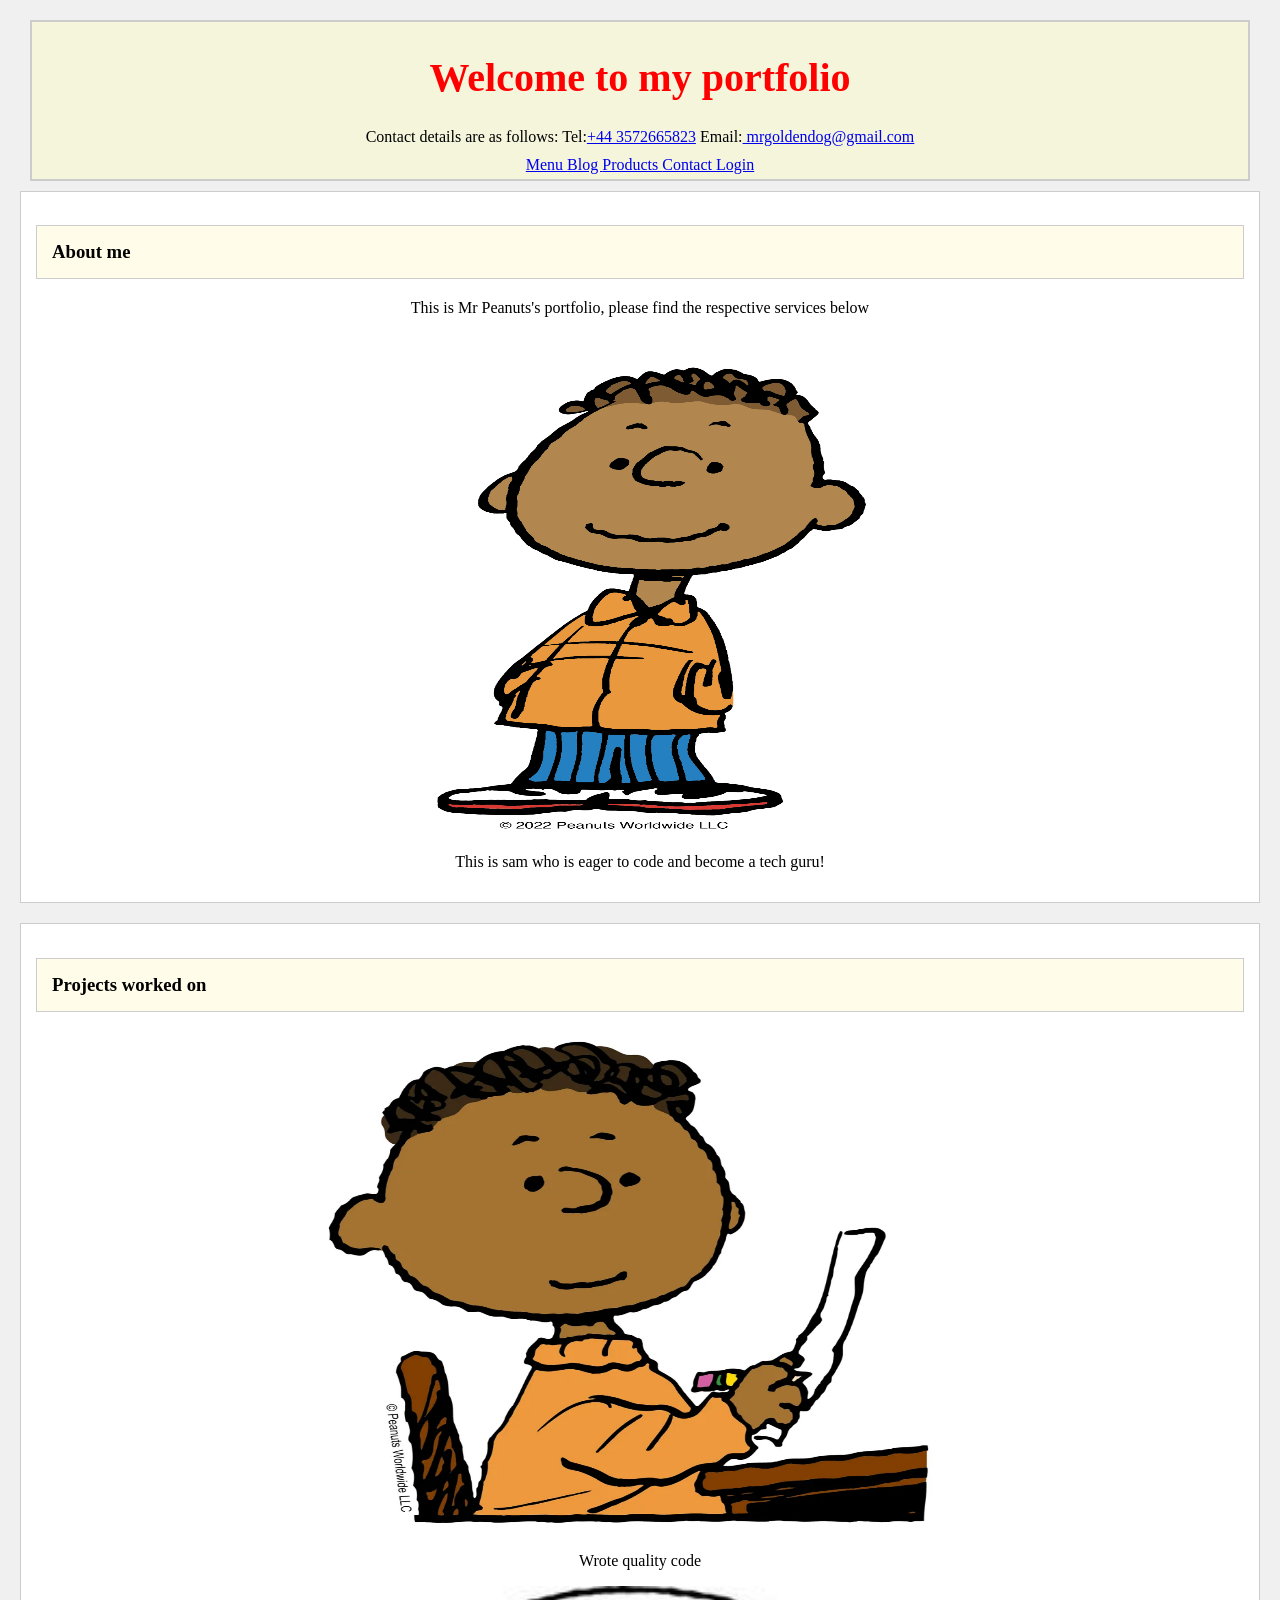
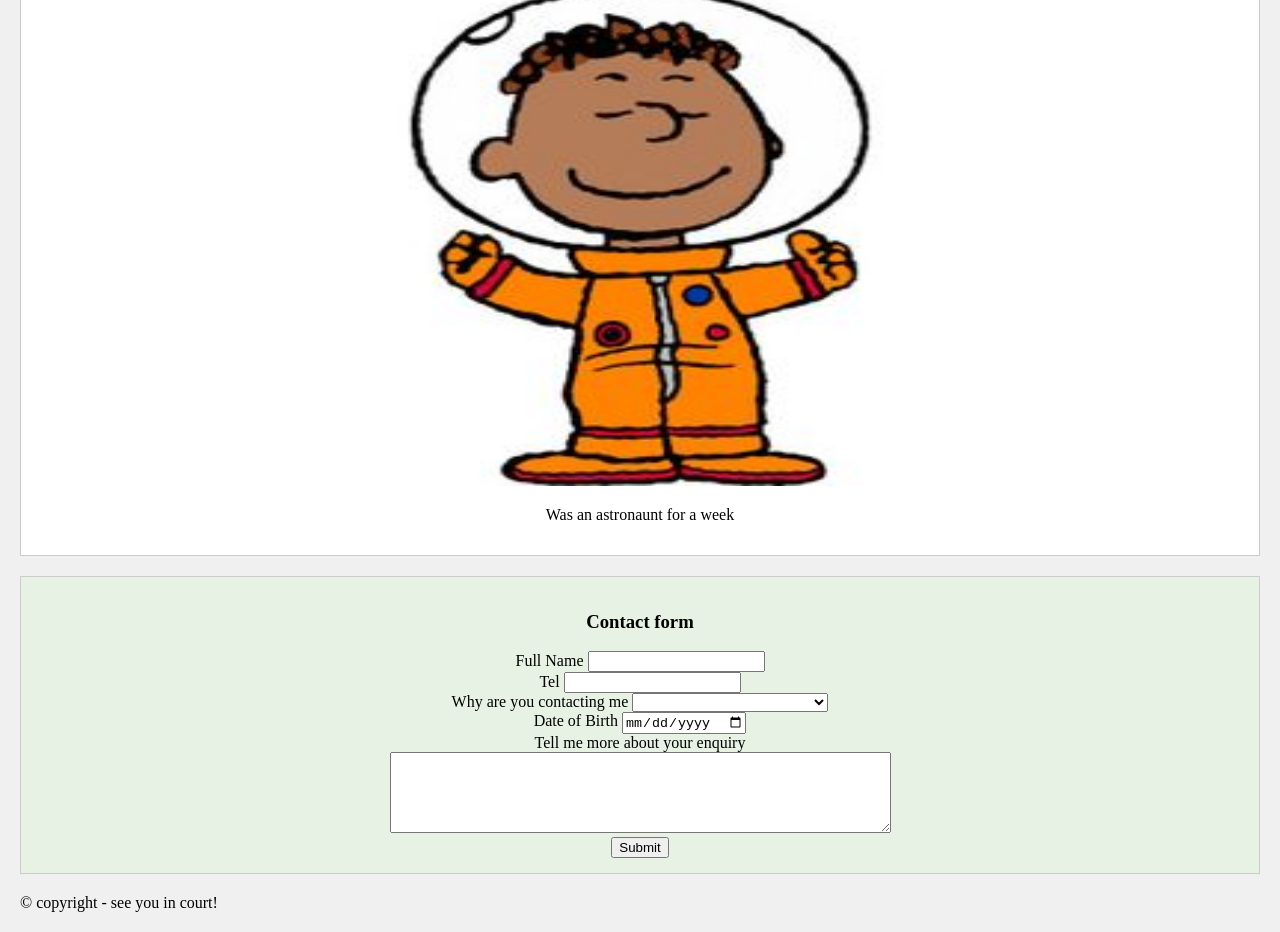
==== index.html @ eface8e5 "innitial commit!" ====
<!DOCTYPE html>
<html lang="en">

<head>
    <meta charset="UTF-8">
    <meta name="viewport" content="width=device-width, initial-scale=1.0">
    <title>Portfolio</title>
    <link rel ="stylesheet" href="style.css"> 
</head>

<body>
    <header>
        <h1 id="bold"> Welcome to my portfolio </h1>
        <p> Contact details are as follows:
            Tel:<a href="tel:+44 3572665823">+44 3572665823</a>
            Email:<a href="mailto:mrgoldendog@gmail.com"> mrgoldendog@gmail.com </a>
        </p>
        <div class="topnav">
            <a href="#"> Menu </a>
            <a href="#"> Blog </a> 
            <a href="#"> Products </a> 
            <a href="#"> Contact </a>
            <a href="#"> Login </a> 
        </div>
    </header>

    <main>
        <section>
            <h3> About me </h3>
            <p> This is Mr Peanuts's portfolio, please find the respective services below</p>
            <img src="peanuts.jpg" alt="Peanuts">
            <p> This is sam who is eager to code and become a tech guru! </p>
        </section>
        <section>
            <h3> Projects worked on </h3>
            <div class="incline">
                <img src="peanuts coding.webp" alt="Coding">
                <p> Wrote quality code </p>
            </div>
            <div class="incline">
                <img src="peanuts astronaunt.jpg" alt="astronaunt">
                <p> Was an astronaunt for a week </p>
            </div>
        </section>
    </main>

    <form>
        <article class="form">
            <h3> Contact form </h3>
            <label> Full Name </label>
            <input type="text"> 
            <br>
            <label> Tel </label>
            <input type="text"> 
            <br>
            <Label> Why are you contacting me </Label>
            <select name="greetings" id="words"> 
                <option> </option>
                <option> Fetch training </option>
                <option> Want to join the team </option>
                <option> Enquiring for a human walker </option>
            </select>
            <br>
            <label> Date of Birth </label>
            <input type="date">
            <br>
            <label> Tell me more about your enquiry </label>
            <br>
            <textarea rows="5" cols="60" > </textarea>
            <br>
            <button> Submit </button>
        </article>
    </form>
    

    <footer> 
        <p> © copyright - see you in court!</p>
    </footer>

</body>
</html>
---- style.css ----
*/ {
    font-family: Arial, Helvetica, sans-serif;
}

#bold {
    color: red;
    font-size: 40px;
    font-weight: bold;
}
body {
    margin: 20px;
    padding: 0;
    background-color: #f0f0f0;
}
header {
    text-align: center;
    background-color: #f5f5dc;
    margin: 10px;
    padding: 5px;
    font-family: 'Open sans';
    border: 2px solid #cccccc;
}

header p {
    text-align: center;
    background-color: beige;
    margin: 10px;
    padding: 0px;
    font-family: 'Open sans';
}

section {
    text-align: center;
    background-color: #ffffff;
    margin-bottom: 20px;
    padding: 15px;
    border: 1px solid #cccccc;
}

section h3 {
    text-align: left;
    background-color: #fffce9;
    margin-bottom: 20px;
    padding: 15px;
    border: 1px solid #cccccc;
}

.topnav {
    float: hidden;
    background-color: #f5f5dc;
}    

.incline {
 display: inline-block;
}

.form {
    text-align: center;
    background-color: #e7f1e4;
    margin-bottom: 20px;
    padding: 15px;
    border: 1px solid #cccccc;
}

body {
    display:block;
    unicode-bidi: isolate;
}

img {
    width: 700px ;
    height: 500px;
}
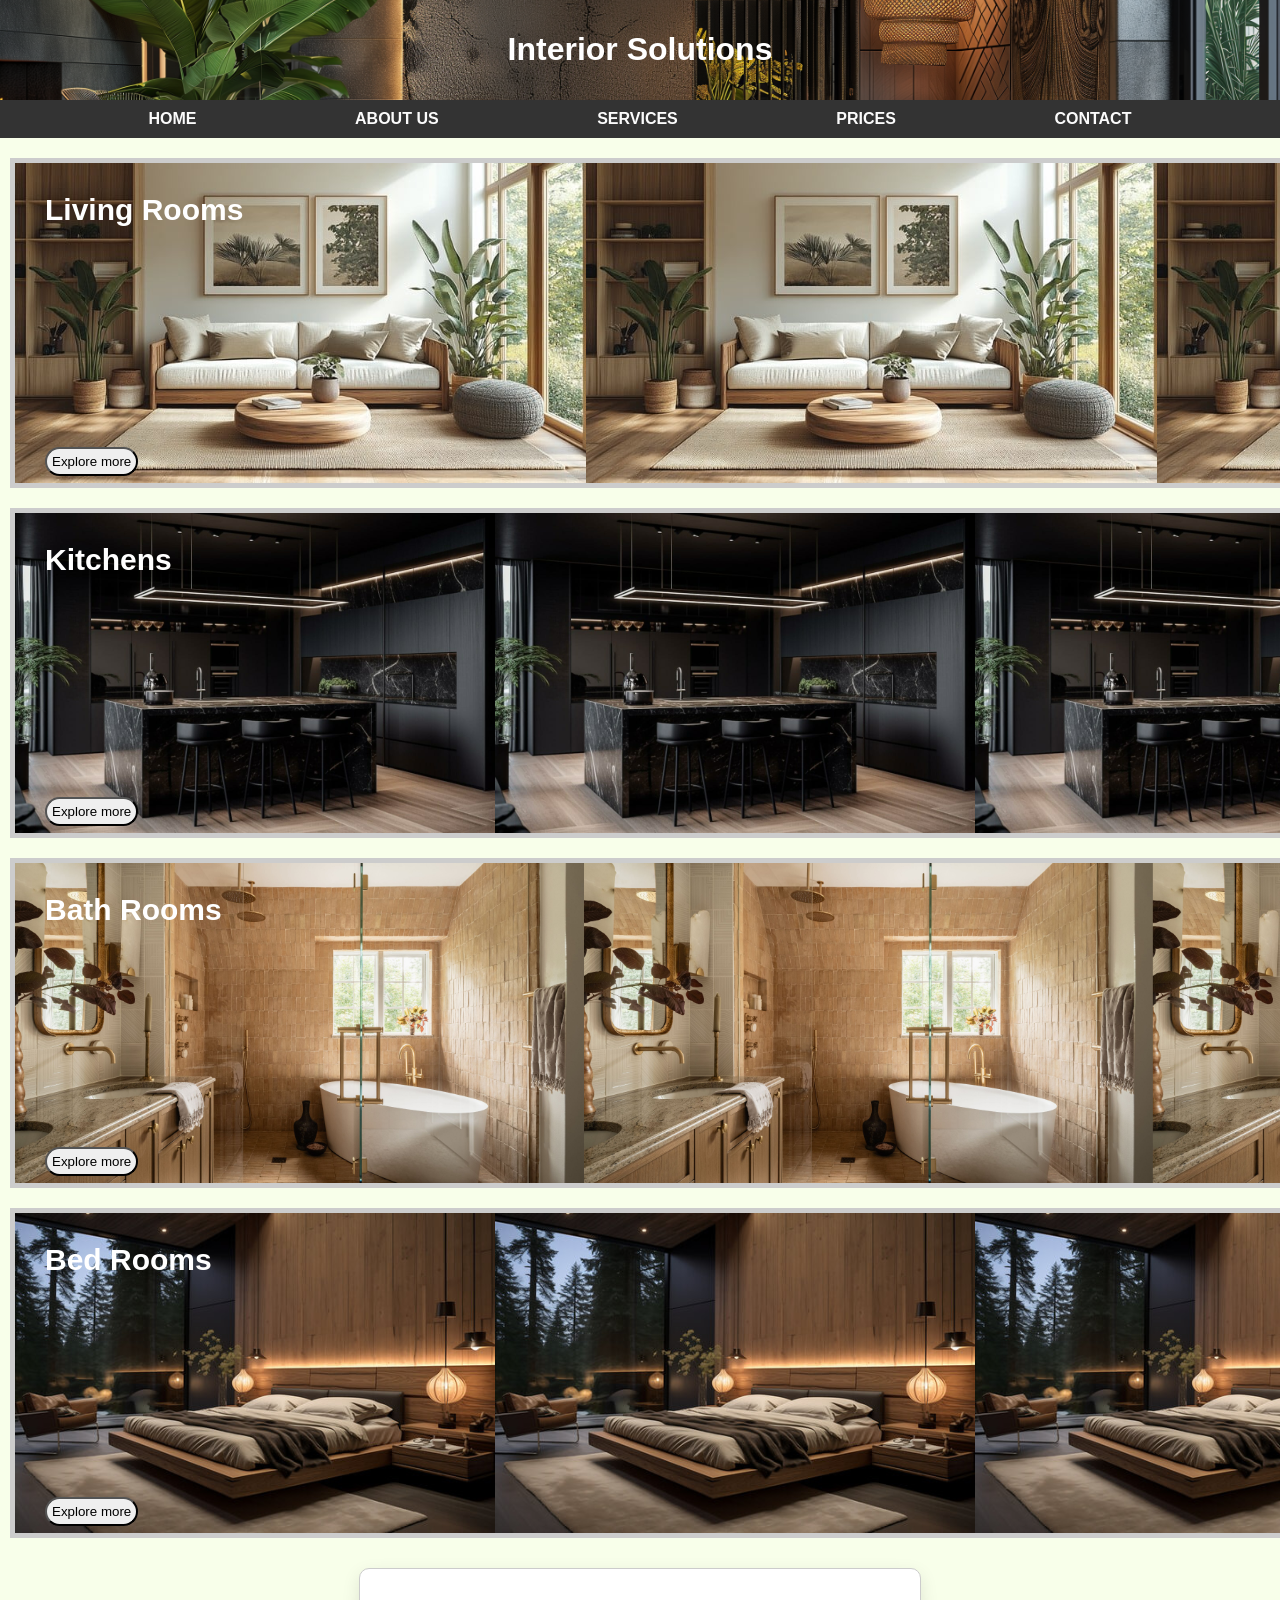
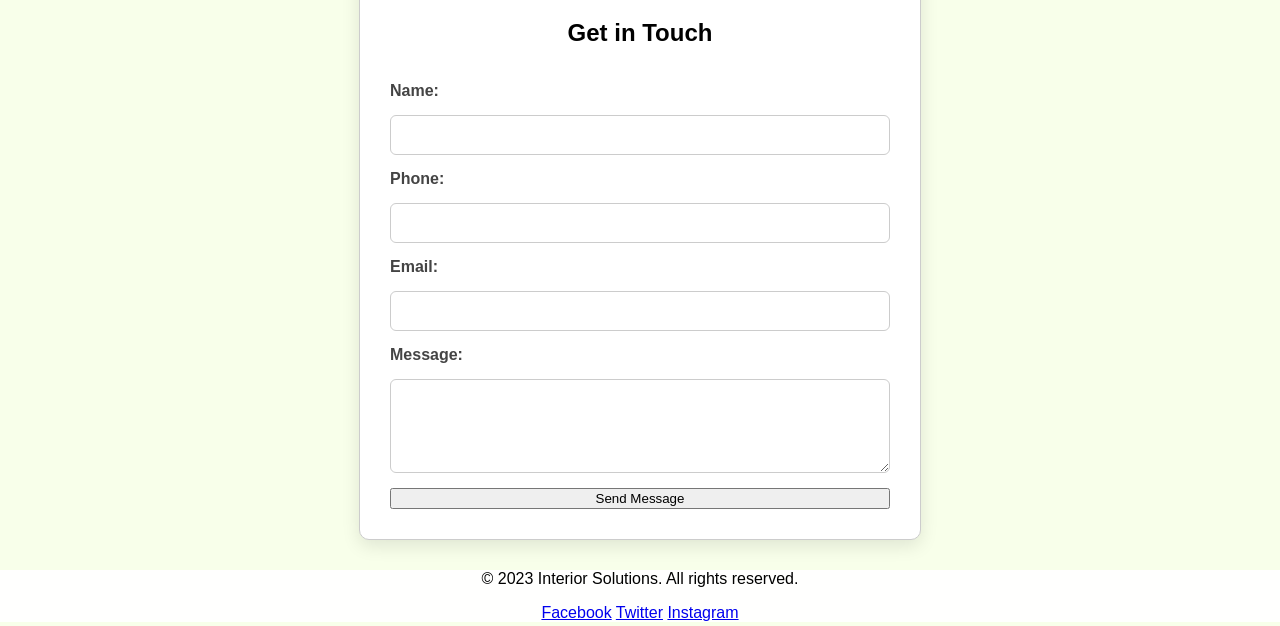
==== commit 384029b2: "Update and rename main.html to index.html" ====
--- a/index.html
+++ b/index.html
@@ -1,81 +1,69 @@
-<!DOCTYPE html>
-<html lang="en">
-
-<head>
-    <meta charset="UTF-8">
-    <meta name="viewport" content="width=device-width, initial-scale=1.0">
-    <title>Portfolio</title>
-    <link rel ="stylesheet" href="style.css"> 
-</head>
-
-<body>
-    <header>
-        <h1 id="bold"> Welcome to my portfolio </h1>
-        <p> Contact details are as follows:
-            Tel:<a href="tel:+44 3572665823">+44 3572665823</a>
-            Email:<a href="mailto:mrgoldendog@gmail.com"> mrgoldendog@gmail.com </a>
-        </p>
-        <div class="topnav">
-            <a href="#"> Menu </a>
-            <a href="#"> Blog </a> 
-            <a href="#"> Products </a> 
-            <a href="#"> Contact </a>
-            <a href="#"> Login </a> 
-        </div>
-    </header>
-
-    <main>
-        <section>
-            <h3> About me </h3>
-            <p> This is Mr Peanuts's portfolio, please find the respective services below</p>
-            <img src="peanuts.jpg" alt="Peanuts">
-            <p> This is sam who is eager to code and become a tech guru! </p>
-        </section>
-        <section>
-            <h3> Projects worked on </h3>
-            <div class="incline">
-                <img src="peanuts coding.webp" alt="Coding">
-                <p> Wrote quality code </p>
-            </div>
-            <div class="incline">
-                <img src="peanuts astronaunt.jpg" alt="astronaunt">
-                <p> Was an astronaunt for a week </p>
-            </div>
-        </section>
-    </main>
-
-    <form>
-        <article class="form">
-            <h3> Contact form </h3>
-            <label> Full Name </label>
-            <input type="text"> 
-            <br>
-            <label> Tel </label>
-            <input type="text"> 
-            <br>
-            <Label> Why are you contacting me </Label>
-            <select name="greetings" id="words"> 
-                <option> </option>
-                <option> Fetch training </option>
-                <option> Want to join the team </option>
-                <option> Enquiring for a human walker </option>
-            </select>
-            <br>
-            <label> Date of Birth </label>
-            <input type="date">
-            <br>
-            <label> Tell me more about your enquiry </label>
-            <br>
-            <textarea rows="5" cols="60" > </textarea>
-            <br>
-            <button> Submit </button>
-        </article>
-    </form>
-    
-
-    <footer> 
-        <p> © copyright - see you in court!</p>
-    </footer>
-
-</body>
-</html>+<!DOCTYPE html>
+<html lang="en">
+<head>
+    <meta charset="UTF-8">
+    <meta name="viewport" content="width=device-width, initial-scale=1.0">
+    <link rel="stylesheet" href="style.css">
+    <title>Document</title>
+</head>
+<body>
+    <header class="title">
+        <h1>Interior Solutions</h1>
+    </header> 
+
+    <nav class="navbar">
+            <a href=#>Home</a>
+            <a href=#>About Us</a>
+            <a href=#>Services</a>
+            <a href=#>Prices</a>
+            <a href=#>Contact</a>
+    </nav>
+    
+    <section class="box livingroom">
+        <h2>Living Rooms</h2>
+        <button class="tinybox"> Explore more </button>
+    </section>
+
+    <section class="box kitchen">
+        <h2>Kitchens </h2>
+        <button class="tinybox"> Explore more </button>
+    </section>
+
+    <section class="box bathroom">
+        <h2>Bath Rooms </h2>
+        <button class="tinybox"> Explore more </button>
+    </section>
+
+    <section class="box bedroom">
+        <h2>Bed Rooms </h2>
+        <button class="tinybox"> Explore more </button>
+    </section>
+
+    <form class = "contact-form">
+        <h2> Get in Touch </h2>
+        <label> Name: </label>
+        <input type="text" name="name" required>
+    
+        <label> Phone: </label> 
+        <input type="tel" name="phone" required>
+
+        <label> Email: </label>
+        <input type="email" name="email" required> 
+
+        <label> Message: </label>
+        <textarea name="message" rows="4" required></textarea> 
+
+        <button type="submit">Send Message</button>
+
+    </form>
+
+    <footer>
+        <p>© 2023 Interior Solutions. All rights reserved.</p>
+        <div class="social-media">
+            <a href="#">Facebook</a>
+            <a href="#">Twitter</a>
+            <a href="#">Instagram</a>
+        </div>
+    </footer>
+</body>
+</html>
--- a/style.css
+++ b/style.css
@@ -1,74 +1,136 @@
-
-*/ {
-    font-family: Arial, Helvetica, sans-serif;
-}
-
-#bold {
-    color: red;
-    font-size: 40px;
-    font-weight: bold;
-}
-body {
-    margin: 20px;
-    padding: 0;
-    background-color: #f0f0f0;
-}
-header {
-    text-align: center;
-    background-color: #f5f5dc;
-    margin: 10px;
-    padding: 5px;
-    font-family: 'Open sans';
-    border: 2px solid #cccccc;
-}
-
-header p {
-    text-align: center;
-    background-color: beige;
-    margin: 10px;
-    padding: 0px;
-    font-family: 'Open sans';
-}
-
-section {
-    text-align: center;
-    background-color: #ffffff;
-    margin-bottom: 20px;
-    padding: 15px;
-    border: 1px solid #cccccc;
-}
-
-section h3 {
-    text-align: left;
-    background-color: #fffce9;
-    margin-bottom: 20px;
-    padding: 15px;
-    border: 1px solid #cccccc;
-}
-
-.topnav {
-    float: hidden;
-    background-color: #f5f5dc;
-}    
-
-.incline {
- display: inline-block;
-}
-
-.form {
-    text-align: center;
-    background-color: #e7f1e4;
-    margin-bottom: 20px;
-    padding: 15px;
-    border: 1px solid #cccccc;
-}
-
-body {
-    display:block;
-    unicode-bidi: isolate;
-}
-
-img {
-    width: 700px ;
-    height: 500px;
+body {
+    font-family: Arial, sans-serif;
+    margin: 0;
+    padding: 0px;
+    text-align: center;
+    background-color: #f8ffea;
+}
+
+.title{
+    background-image: url(1347182.png);
+    background-size: cover;
+    background-position: center;
+    padding: 10px 0px 10px 0px;
+}
+
+header {
+    margin: 0px;
+    color: rgb(255, 255, 255);
+}
+
+.navbar {
+    position: sticky;
+    
+    top: 0;
+    background-color: #333;
+    list-style-type: none;
+    display: flex;
+    justify-content: center;
+    justify-content: space-evenly;
+    margin: 0px;
+}
+
+.navbar a {
+    color: rgba(255, 255, 255, 0.985);
+    padding: 10px;
+    text-decoration: none;
+    text-transform: uppercase;
+    font-weight: bold;
+}
+
+form.contact-form {
+    display: flex;
+    flex-direction: column;
+    gap: 15px;
+    max-width: 500px;
+    margin: 30px auto;
+    padding: 30px;
+    border-radius: 10px;
+    background-color: #ffffff;
+    border: 1px solid #ccc;
+    box-shadow: 0 6px 18px rgba(0, 0, 0, 0.1);
+}
+
+form.contact-form label {
+    text-align: left;
+    font-weight: bold;
+    color: #444;
+}
+
+form.contact-form input,
+form.contact-form textarea {
+    padding: 10px;
+    border: 1px solid #ccc;
+    border-radius: 6px;
+    font-size: 1rem;
+    transition: border-color 0.3s;
+    width: 100%;
+    box-sizing: border-box;
+}
+
+button.submit:hover {
+    background-color: #f0f0f0;
+    cursor: pointer;
+}
+form.contact-form .submit:active {
+    background-color: #004494;
+    transform: scale(0.98);
+}
+
+.box{
+    border: 5px solid #ccc;
+    margin: 20px 10px;
+    text-align: left;
+    padding: 10px;
+    color: #ffffff;
+    width: 100%;
+    height: 300px; 
+    background-repeat: repeat-x;
+    background-position: 0 0;
+    background-size: auto 100%;
+    animation: moveBackground 20s linear infinite;
+}
+
+@keyframes moveBackground {
+  0% {
+    background-position: 0 0;
+  }
+  100% {
+    background-position: 100% 0;
+  }
+
+}
+.box h2{
+    margin: 20px 20px 200px 20px;
+    font-size: 30px;
+}
+
+.livingroom {
+    background-image: url("livingroom.jpg");
+}
+
+.kitchen {
+    background-image: url("kitchen.jpg");
+}
+
+.bathroom {
+    background-image: url("bathroom.jpg");
+}
+
+.bedroom {
+    background-image: url("bedroom.jpg");
+}
+
+.tinybox{
+    border-radius: 50px;
+    margin: 20px;
+    padding: 5px;
+}
+
+.tinybox:hover {
+    background-color: #ffffffb0;
+}
+
+footer{
+    background-color: #fffffe;
 }
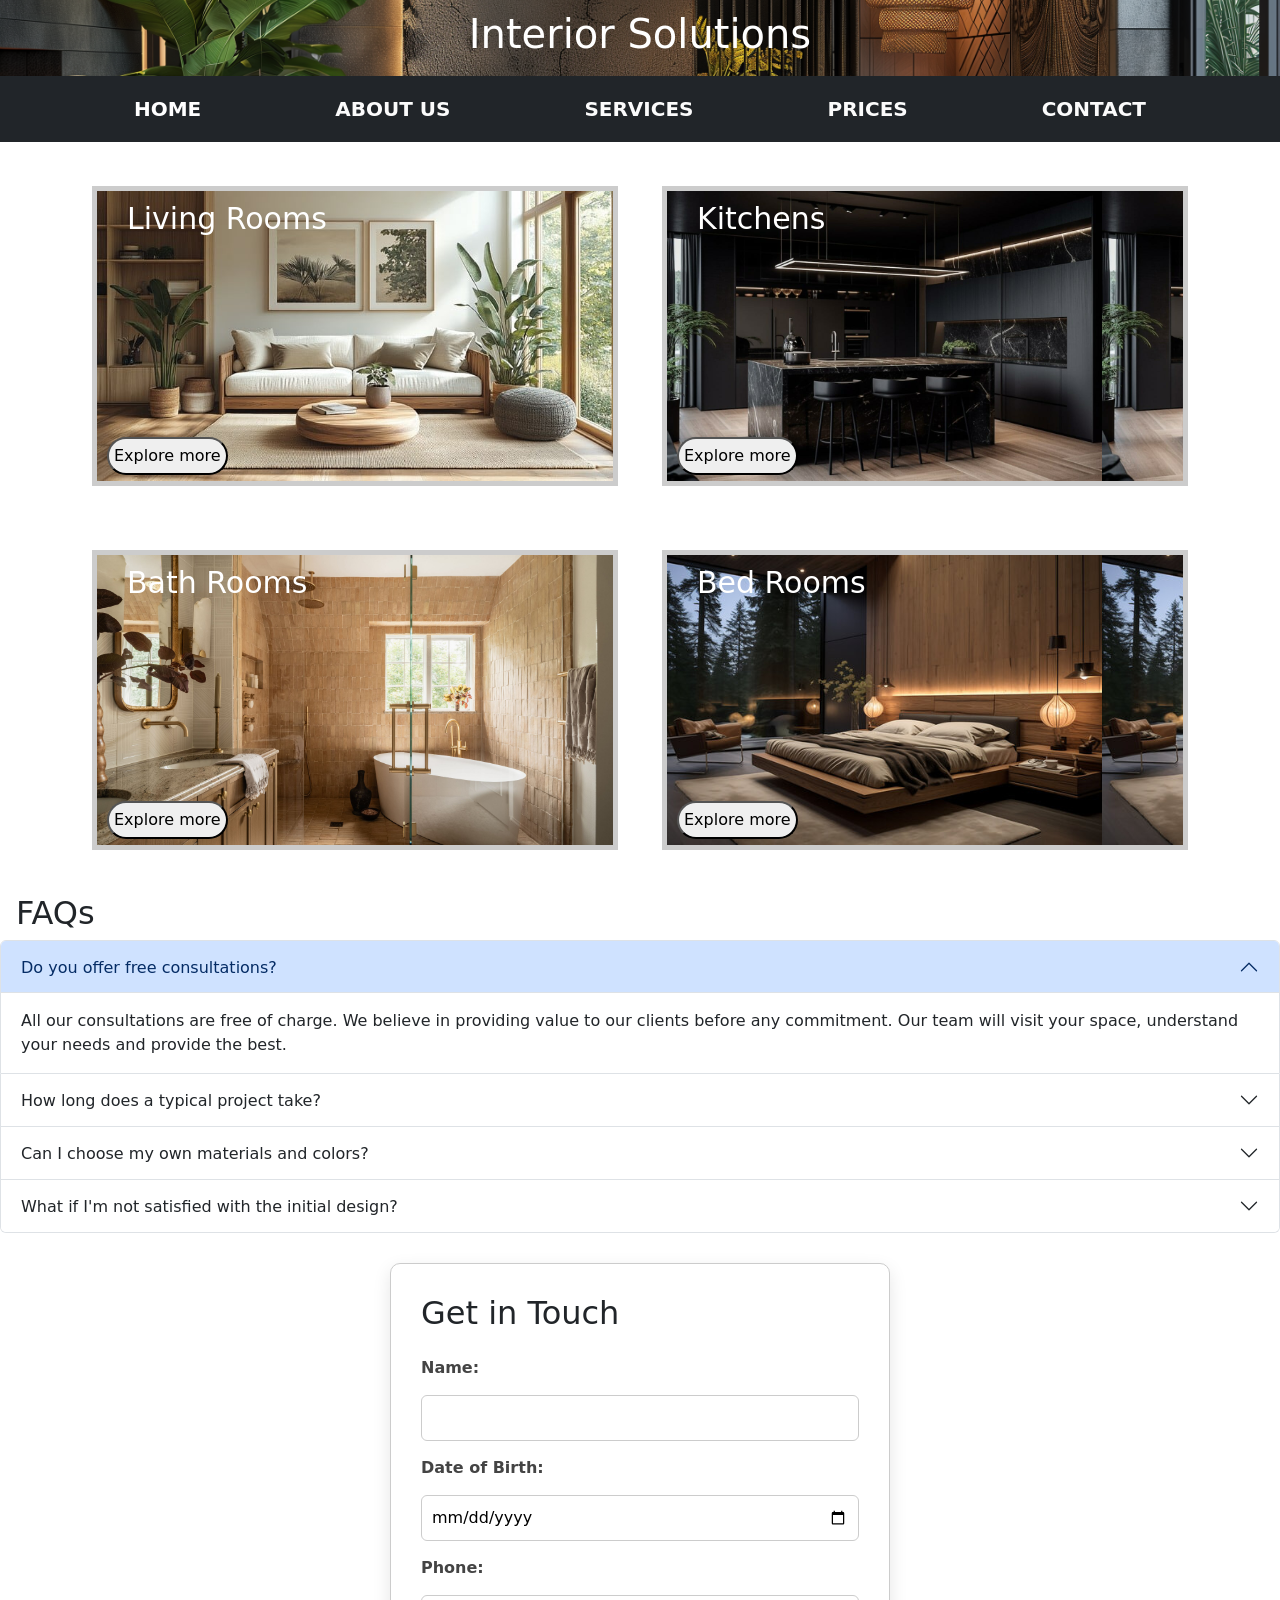
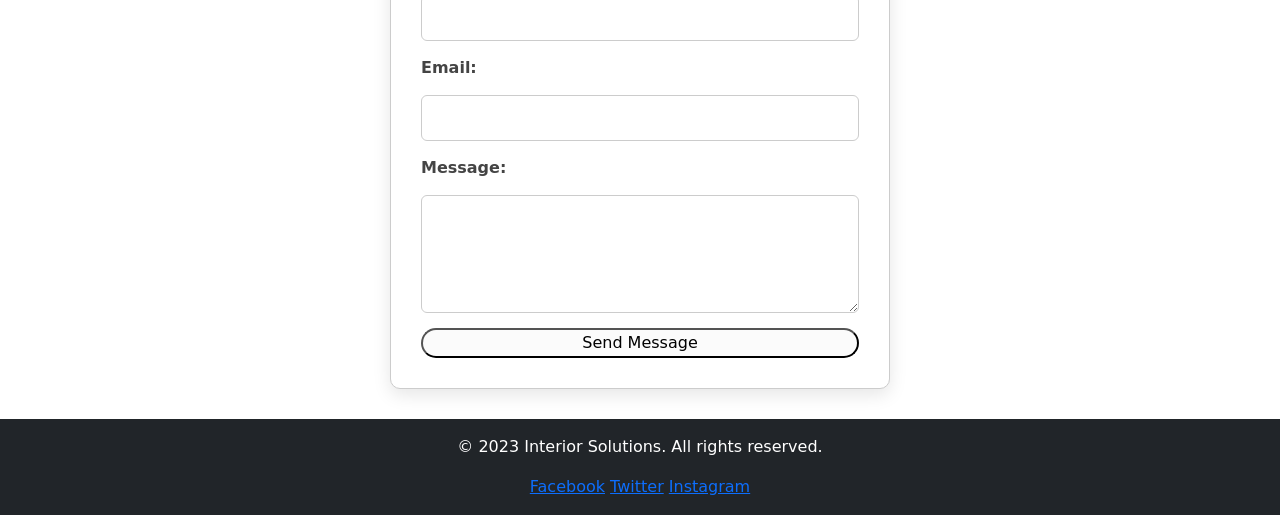
==== commit 1e49832b: "Add files via upload week 3 project" ====
--- a/index.html
+++ b/index.html
@@ -5,45 +5,143 @@
     <meta name="viewport" content="width=device-width, initial-scale=1.0">
     <link rel="stylesheet" href="style.css">
     <title>Document</title>
+    <link href="https://cdn.jsdelivr.net/npm/bootstrap@5.3.0-alpha1/dist/css/bootstrap.min.css" rel="stylesheet">
+    
 </head>
 <body>
     <header class="title">
         <h1>Interior Solutions</h1>
     </header> 
 
-    <nav class="navbar">
-            <a href=#>Home</a>
-            <a href=#>About Us</a>
-            <a href=#>Services</a>
-            <a href=#>Prices</a>
-            <a href=#>Contact</a>
+    <nav class="navbar navbar-center navbar-expand-lg navbar-dark bg-dark sticky-top">
+        <div class="container-fluid px-2">
+            <button class="navbar-toggler" type="button" data-bs-toggle="collapse" data-bs-target="#navbarNav"
+                aria-controls="navbarNav" aria-expanded="false" aria-label="Toggle navigation">
+                <span class="navbar-toggler-icon"></span>
+            </button>
+            <div class="collapse navbar-collapse" id="navbarNav">
+                <ul class="navbar-nav d-flex justify-content-evenly w-100 fs-5">
+                    <li class="nav-item">
+                        <a class="nav-link active" href="#">Home</a>
+                    </li>
+                    <li class="nav-item">
+                        <a class="nav-link" href="#">About Us</a>
+                    </li>
+                    <li class="nav-item">
+                        <a class="nav-link" href="#">Services</a>
+                    </li>
+                    <li class="nav-item">
+                        <a class="nav-link" href="#">Prices</a>
+                    </li>
+                    <li class="nav-item">
+                        <a class="nav-link" href="#">Contact</a>
+                    </li>
+                </ul>
+            </div>
+        </div>
     </nav>
-    
-    <section class="box livingroom">
-        <h2>Living Rooms</h2>
-        <button class="tinybox"> Explore more </button>
-    </section>
+    <div class="container my-4">
+        <div class="row g-4">
+            <div class="col-md-6">
+                <section class="box livingroom">
+                    <h2>Living Rooms</h2>
+                    <button class="tinybox"> Explore more </button>
+                </section>
+            </div>
+            <div class="col-md-6">
+                <section class="box kitchen">
+                    <h2>Kitchens </h2>
+                    <button class="tinybox"> Explore more </button>
+                </section>
+            </div>
+            <div class="col-md-6">
+                <section class="box bathroom">
+                    <h2>Bath Rooms </h2>
+                    <button class="tinybox"> Explore more </button>
+                </section>
+            </div>
+            <div class="col-md-6">
+                <section class="box bedroom">
+                    <h2>Bed Rooms </h2>
+                    <button class="tinybox"> Explore more </button>
+                </section>
+            </div>
+        </div>
+    </div>
 
-    <section class="box kitchen">
-        <h2>Kitchens </h2>
-        <button class="tinybox"> Explore more </button>
-    </section>
-
-    <section class="box bathroom">
-        <h2>Bath Rooms </h2>
-        <button class="tinybox"> Explore more </button>
-    </section>
-
-    <section class="box bedroom">
-        <h2>Bed Rooms </h2>
-        <button class="tinybox"> Explore more </button>
-    </section>
+    <h2 class="px-3">FAQs</h2>
+    <div class="accordion" id="accordionExample">
+        <div class="accordion-item">
+            <h2 class="accordion-header" id="headingOne">
+                <button class="accordion-button" type="button" data-bs-toggle="collapse"
+                    data-bs-target="#collapseOne" aria-expanded="true" aria-controls="collapseOne">
+                    Do you offer free consultations?
+                </button>
+            </h2>
+            <div id="collapseOne" class="accordion-collapse collapse show" aria-labelledby="headingOne"
+                data-bs-parent="#accordionExample">
+                <div class="accordion-body">
+                    All our consultations are free of charge. We believe in providing value to our clients
+                    before any commitment. Our team will visit your space, understand your needs and provide the best.
+                </div>
+            </div>
+        </div>
+        <div class="accordion-item">
+            <h2 class="accordion-header" id="headingTwo">
+                <button class="accordion-button collapsed" type="button" data-bs-toggle="collapse"
+                    data-bs-target="#collapseTwo" aria-expanded="false" aria-controls="collapseTwo">
+                    How long does a typical project take?
+                </button>
+            </h2>
+            <div id="collapseTwo" class="accordion-collapse collapse" aria-labelledby="headingTwo"
+                data-bs-parent="#accordionExample">
+                <div class="accordion-body">
+                    The timeline depends on the size and complexity of the project but most interior design jobs take 
+                    between 2 to 6 weeks. During our consultation, we will give you a clear schedule and keep you updated 
+                    throughout the process.
+                </div>
+            </div>
+        </div>
+        <div class="accordion-item">
+            <h2 class="accordion-header" id="headingThree">
+                <button class="accordion-button collapsed" type="button" data-bs-toggle="collapse"
+                    data-bs-target="#collapseThree" aria-expanded="false" aria-controls="collapseThree">
+                    Can I choose my own materials and colors?
+                </button>
+            </h2>
+            <div id="collapseThree" class="accordion-collapse collapse" aria-labelledby="headingThree"
+                data-bs-parent="#accordionExample">
+                <div class="accordion-body">
+                    Absolutely! We work closely with you to understand your style and preferences. While we offer expert 
+                    recommendations, the final choice of materials, colors and finishes is always yours.
+                </div>
+            </div>
+        </div>
+        <div class="accordion-item">
+            <h2 class="accordion-header" id="headingFour">
+                <button class="accordion-button collapsed" type="button" data-bs-toggle="collapse"
+                    data-bs-target="#collapseFour" aria-expanded="false" aria-controls="collapseFour">
+                    What if I'm not satisfied with the initial design?
+                </button>
+            </h2>
+            <div id="collapseFour" class="accordion-collapse collapse" aria-labelledby="headingFour"
+                data-bs-parent="#accordionExample">
+                <div class="accordion-body">
+                    Your satisfaction is our priority. If you're not happy with the first design proposal, we will revise it 
+                    based on your feedback until it aligns with your vision at no extra cost.
+                </div>
+            </div>
+        </div>
+    </div>
 
     <form class = "contact-form">
         <h2> Get in Touch </h2>
         <label> Name: </label>
         <input type="text" name="name" required>
-    
+
+        <label> Date of Birth: </label>
+        <input type="date" name="dob" required>
+
         <label> Phone: </label> 
         <input type="tel" name="phone" required>
 
@@ -53,11 +151,11 @@
         <label> Message: </label>
         <textarea name="message" rows="4" required></textarea> 
 
-        <button type="submit">Send Message</button>
+        <button class="submit">Send Message</button>
 
     </form>
 
-    <footer>
+    <footer class="footer bg-dark text-white text-center py-3">
         <p>© 2023 Interior Solutions. All rights reserved.</p>
         <div class="social-media">
             <a href="#">Facebook</a>
@@ -65,5 +163,8 @@
             <a href="#">Instagram</a>
         </div>
     </footer>
+
+    <script src="https://cdn.jsdelivr.net/npm/@popperjs/core@2.11.6/dist/umd/popper.min.js"></script>
+    <script src="https://cdn.jsdelivr.net/npm/bootstrap@5.3.0-alpha1/dist/js/bootstrap.min.js"></script>
 </body>
-</html>
+</html>
--- a/style.css
+++ b/style.css
@@ -16,19 +16,9 @@
 header {
     margin: 0px;
     color: rgb(255, 255, 255);
+    text-align: center;
 }
 
-.navbar {
-    position: sticky;
-    
-    top: 0;
-    background-color: #333;
-    list-style-type: none;
-    display: flex;
-    justify-content: center;
-    justify-content: space-evenly;
-    margin: 0px;
-}
 
 .navbar a {
     color: rgba(255, 255, 255, 0.985);
@@ -76,6 +66,10 @@
     background-color: #004494;
     transform: scale(0.98);
 }
+.submit {
+    background-color: #f0f0f04a;
+    border-radius: 30px;
+}
 
 .box{
     border: 5px solid #ccc;
@@ -83,7 +77,6 @@
     text-align: left;
     padding: 10px;
     color: #ffffff;
-    width: 100%;
     height: 300px; 
     background-repeat: repeat-x;
     background-position: 0 0;
@@ -101,7 +94,7 @@
 
 }
 .box h2{
-    margin: 20px 20px 200px 20px;
+    margin: 0px 20px 200px 20px;
     font-size: 30px;
 }
 
@@ -123,14 +116,14 @@
 
 .tinybox{
     border-radius: 50px;
-    margin: 20px;
+    margin: 0px;
     padding: 5px;
 }
 
 .tinybox:hover {
-    background-color: #ffffffb0;
+    background-color: #ffffff;
 }
 
 footer{
-    background-color: #fffffe;
+    background-color: #fffffe2d;
 }
